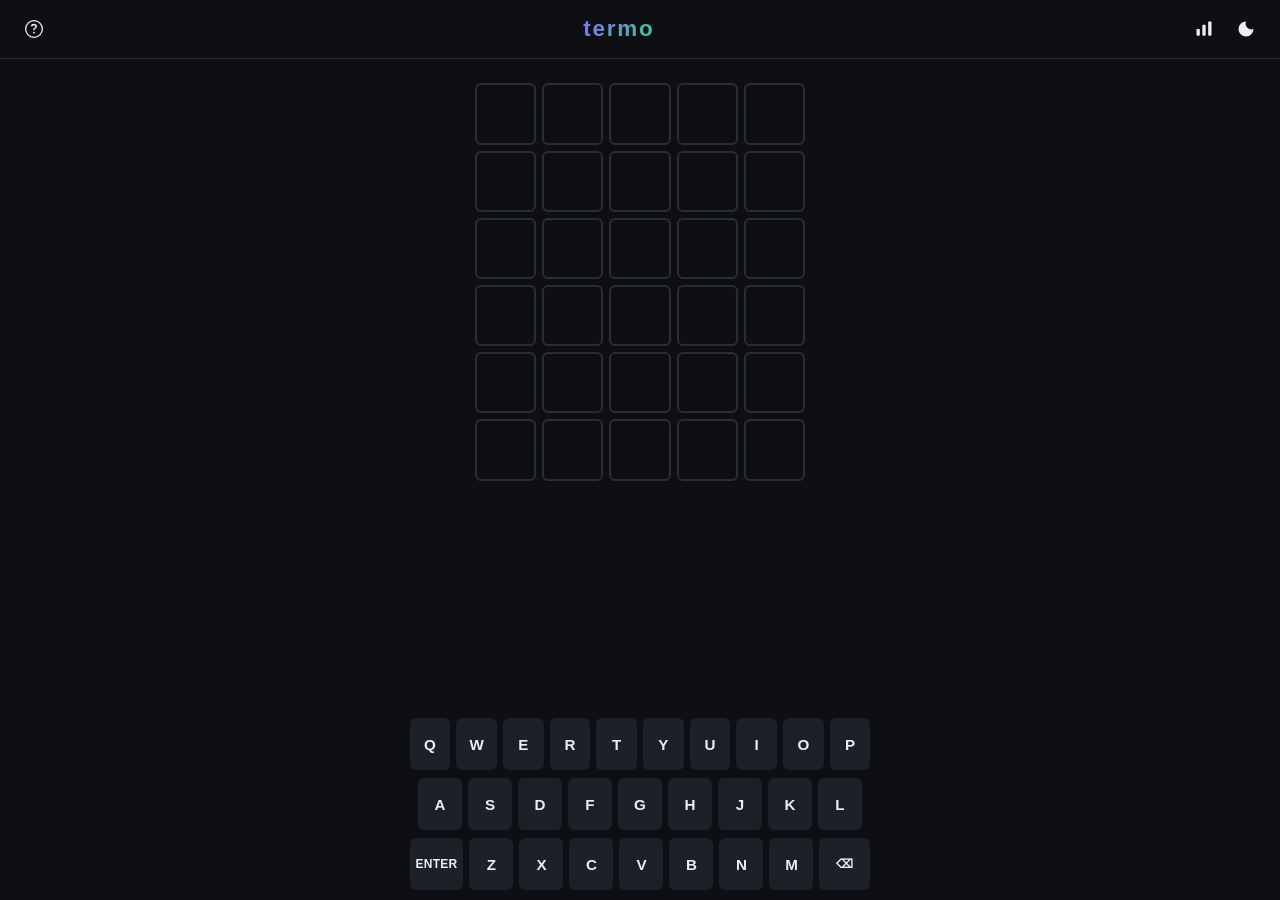
==== index.html @ c4d4fbc0 "inicialição de termo.oo" ====
<!doctype html>
<html lang="pt-BR">
<head>
<meta charset="UTF-8" />
<meta name="viewport" content="width=device-width, initial-scale=1, maximum-scale=1" />
<title>termo</title>
<link rel="stylesheet" href="style.css" />
</head>
<body>
  <header class="topbar">
    <button id="btn-help" class="icon-btn" aria-label="Como jogar" title="Como jogar">
      <svg viewBox="0 0 24 24"><path d="M12 17.5a1.1 1.1 0 1 0 0-2.2 1.1 1.1 0 0 0 0 2.2Zm.02-11.7c-2.1 0-3.4 1.14-3.9 2.55l1.68.7c.24-.6.7-1.4 2.14-1.4.98 0 1.75.53 1.75 1.36 0 .66-.4 1.03-1.14 1.5-.98.6-1.72 1.28-1.72 2.6v.3h1.8v-.2c0-.9.36-1.2 1.24-1.76.9-.57 1.72-1.28 1.72-2.5 0-1.87-1.6-3.15-3.57-3.15Z"/><circle cx="12" cy="12" r="10" fill="none" stroke="currentColor" stroke-width="1.6"/></svg>
    </button>

    <h1 class="logo">termo</h1>

    <div class="topbar-actions">
      <button id="btn-stats" class="icon-btn" aria-label="Estatísticas" title="Estatísticas">
        <svg viewBox="0 0 24 24"><rect x="3" y="12" width="4" height="8" rx="1"/><rect x="10" y="7" width="4" height="13" rx="1"/><rect x="17" y="3" width="4" height="17" rx="1"/></svg>
      </button>
      <button id="btn-theme" class="icon-btn" aria-label="Tema" title="Alternar tema">
        <svg viewBox="0 0 24 24"><path d="M12 3a9 9 0 1 0 9 9 7 7 0 0 1-9-9Z"/></svg>
      </button>
    </div>
  </header>

  <main class="game">
    <div id="board" class="board" role="group" aria-label="Tabuleiro"></div>
    <div id="keyboard" class="keyboard" role="group" aria-label="Teclado"></div>
  </main>

  <div id="toast-container" class="toast-container" aria-live="assertive"></div>

  <!-- Help modal -->
  <div id="modal-help" class="modal-overlay" hidden>
    <div class="modal" role="dialog" aria-modal="true" aria-labelledby="help-title">
      <button class="modal-close" data-close>&times;</button>
      <h2 id="help-title">Como jogar</h2>
      <p>Descubra a palavra certa em 6 tentativas. Depois de cada tentativa, as peças mudam de cor para mostrar o quão perto você está da solução.</p>

      <div class="example-row">
        <div class="tile small correct">T</div>
        <div class="tile small">U</div>
        <div class="tile small">R</div>
        <div class="tile small">M</div>
        <div class="tile small">A</div>
      </div>
      <p>A letra <strong class="tag correct">T</strong> faz parte da palavra e está na posição correta.</p>

      <div class="example-row">
        <div class="tile small">V</div>
        <div class="tile small">I</div>
        <div class="tile small present">O</div>
        <div class="tile small">L</div>
        <div class="tile small">A</div>
      </div>
      <p>A letra <strong class="tag present">O</strong> faz parte da palavra, mas em outra posição.</p>

      <div class="example-row">
        <div class="tile small">P</div>
        <div class="tile small">U</div>
        <div class="tile small">L</div>
        <div class="tile small absent">G</div>
        <div class="tile small">A</div>
      </div>
      <p>A letra <strong class="tag absent">G</strong> não faz parte da palavra.</p>

      <ul class="rules-list">
        <li>Os acentos são preenchidos automaticamente e não são considerados nas dicas.</li>
        <li>As palavras podem ter letras repetidas.</li>
        <li>Uma palavra nova aparece a cada dia.</li>
      </ul>
    </div>
  </div>

  <!-- Stats modal -->
  <div id="modal-stats" class="modal-overlay" hidden>
    <div class="modal" role="dialog" aria-modal="true" aria-labelledby="stats-title">
      <button class="modal-close" data-close>&times;</button>
      <h2 id="stats-title">Estatísticas</h2>

      <div class="stats-grid">
        <div class="stat"><span id="stat-played" class="stat-num">0</span><span class="stat-label">Jogos</span></div>
        <div class="stat"><span id="stat-winrate" class="stat-num">0</span><span class="stat-label">Vitórias %</span></div>
        <div class="stat"><span id="stat-streak" class="stat-num">0</span><span class="stat-label">Sequência</span></div>
        <div class="stat"><span id="stat-maxstreak" class="stat-num">0</span><span class="stat-label">Melhor sequência</span></div>
      </div>

      <h3 class="dist-title">Distribuição de tentativas</h3>
      <div id="distribution" class="distribution"></div>

      <div id="next-word" class="next-word" hidden>
        <p>Próxima palavra em</p>
        <span id="countdown" class="countdown">--:--:--</span>
        <button id="btn-share" class="share-btn">Compartilhar resultado</button>
      </div>
    </div>
  </div>

  <script src="script.js"></script>
</body>
</html>
---- style.css ----
:root {
  --bg: #0e0f13;
  --surface: #16181e;
  --surface-2: #1d2028;
  --text: #eceef1;
  --text-dim: #9a9ea8;
  --border: #2a2d36;
  --border-soft: #3a3e49;

  --correct: #3ecf8e;
  --correct-text: #06281c;
  --present: #f2b944;
  --present-text: #2b1c02;
  --absent: #33363f;
  --absent-text: #cfd2d8;

  --accent: #7c6cff;
  --accent-text: #ffffff;
  --danger: #ff5c66;

  --radius: 10px;
  --font: -apple-system, BlinkMacSystemFont, "Segoe UI", Inter, Roboto, Helvetica, Arial, sans-serif;
}

:root[data-theme="light"] {
  --bg: #f6f6f8;
  --surface: #ffffff;
  --surface-2: #eef0f3;
  --text: #1b1c20;
  --text-dim: #6b6f78;
  --border: #d8dae0;
  --border-soft: #c3c6cf;

  --correct: #2fb37f;
  --correct-text: #ffffff;
  --present: #e0a021;
  --present-text: #ffffff;
  --absent: #c8cbd2;
  --absent-text: #4a4d55;

  --accent: #6a4fff;
  --accent-text: #ffffff;
}

* { box-sizing: border-box; }

html, body {
  margin: 0;
  padding: 0;
  background: var(--bg);
  color: var(--text);
  font-family: var(--font);
  height: 100%;
  -webkit-tap-highlight-color: transparent;
}

body {
  display: flex;
  flex-direction: column;
  min-height: 100vh;
}

/* ---------- topbar ---------- */
.topbar {
  display: flex;
  align-items: center;
  justify-content: space-between;
  padding: 0.7rem 1rem;
  border-bottom: 1px solid var(--border);
  position: sticky;
  top: 0;
  background: var(--bg);
  z-index: 20;
}

.logo {
  margin: 0;
  font-size: 1.4rem;
  font-weight: 800;
  letter-spacing: 0.08em;
  text-transform: lowercase;
  background: linear-gradient(135deg, var(--accent), var(--correct));
  -webkit-background-clip: text;
  background-clip: text;
  color: transparent;
}

.topbar-actions {
  display: flex;
  gap: 0.4rem;
}

.icon-btn {
  background: transparent;
  border: none;
  color: var(--text);
  width: 36px;
  height: 36px;
  border-radius: 50%;
  display: inline-flex;
  align-items: center;
  justify-content: center;
  cursor: pointer;
  transition: background 0.15s ease;
}
.icon-btn:hover { background: var(--surface-2); }
.icon-btn svg { width: 20px; height: 20px; fill: currentColor; }

/* ---------- board ---------- */
.game {
  flex: 1;
  display: flex;
  flex-direction: column;
  align-items: center;
  justify-content: space-between;
  padding: 1rem 0.6rem 0.6rem;
  gap: 1.2rem;
  max-width: 480px;
  margin: 0 auto;
  width: 100%;
}

.board {
  display: grid;
  grid-template-rows: repeat(6, 1fr);
  gap: 6px;
  width: min(330px, 84vw);
  margin: 0.5rem auto 0;
}

.board-row {
  display: grid;
  grid-template-columns: repeat(5, 1fr);
  gap: 6px;
}

.tile {
  aspect-ratio: 1 / 1;
  display: flex;
  align-items: center;
  justify-content: center;
  font-size: 1.7rem;
  font-weight: 700;
  color: var(--text);
  background: transparent;
  border: 2px solid var(--border);
  border-radius: 6px;
  text-transform: uppercase;
  user-select: none;
  transition: border-color 0.1s ease, transform 0.1s ease;
}

.tile.filled {
  border-color: var(--border-soft);
  animation: pop 0.1s ease;
}

.tile.correct { background: var(--correct); border-color: var(--correct); color: var(--correct-text); }
.tile.present { background: var(--present); border-color: var(--present); color: var(--present-text); }
.tile.absent  { background: var(--absent);  border-color: var(--absent);  color: var(--absent-text); }

.tile.flip { animation: flip 0.5s ease forwards; }
.tile.shake { animation: shake 0.4s ease; }
.tile.bounce { animation: bounce 0.5s ease; }

@keyframes pop {
  0% { transform: scale(0.9); }
  40% { transform: scale(1.05); }
  100% { transform: scale(1); }
}

@keyframes flip {
  0%   { transform: rotateX(0deg); }
  50%  { transform: rotateX(90deg); }
  100% { transform: rotateX(0deg); }
}

@keyframes shake {
  10%, 90% { transform: translateX(-2px); }
  20%, 80% { transform: translateX(4px); }
  30%, 50%, 70% { transform: translateX(-8px); }
  40%, 60% { transform: translateX(8px); }
}

@keyframes bounce {
  0%, 100% { transform: translateY(0); }
  30% { transform: translateY(-16px); }
  50% { transform: translateY(0); }
  70% { transform: translateY(-6px); }
}

/* ---------- keyboard ---------- */
.keyboard {
  display: flex;
  flex-direction: column;
  gap: 8px;
  width: 100%;
  max-width: 500px;
  margin: 0 auto;
  user-select: none;
}

.key-row {
  display: flex;
  justify-content: center;
  gap: 6px;
}

.key {
  flex: 1;
  max-width: 44px;
  height: 52px;
  border: none;
  border-radius: 6px;
  background: var(--surface-2);
  color: var(--text);
  font-weight: 700;
  font-size: 0.95rem;
  display: flex;
  align-items: center;
  justify-content: center;
  cursor: pointer;
  transition: background 0.15s ease, transform 0.05s ease;
  text-transform: uppercase;
}

.key:active { transform: scale(0.94); }
.key:hover { background: var(--border-soft); }

.key.wide {
  max-width: 68px;
  font-size: 0.75rem;
  letter-spacing: 0.02em;
}

.key.correct { background: var(--correct); color: var(--correct-text); }
.key.present { background: var(--present); color: var(--present-text); }
.key.absent  { background: var(--absent);  color: var(--absent-text); }

.key svg { width: 20px; height: 20px; fill: currentColor; }

/* ---------- toast ---------- */
.toast-container {
  position: fixed;
  top: 5rem;
  left: 50%;
  transform: translateX(-50%);
  display: flex;
  flex-direction: column;
  gap: 8px;
  z-index: 100;
  align-items: center;
}

.toast {
  background: var(--text);
  color: var(--bg);
  padding: 0.55rem 1rem;
  border-radius: 6px;
  font-weight: 600;
  font-size: 0.9rem;
  box-shadow: 0 4px 14px rgba(0,0,0,0.25);
  animation: toast-in 0.15s ease, toast-out 0.2s ease 1.6s forwards;
}

@keyframes toast-in {
  from { opacity: 0; transform: translateY(-8px); }
  to { opacity: 1; transform: translateY(0); }
}
@keyframes toast-out {
  to { opacity: 0; transform: translateY(-8px); }
}

/* ---------- modal ---------- */
.modal-overlay {
  position: fixed;
  inset: 0;
  background: rgba(0,0,0,0.55);
  display: flex;
  align-items: center;
  justify-content: center;
  z-index: 50;
  padding: 1rem;
  animation: fade-in 0.15s ease;
}

@keyframes fade-in { from { opacity: 0; } to { opacity: 1; } }

.modal {
  background: var(--surface);
  border: 1px solid var(--border);
  border-radius: var(--radius);
  max-width: 420px;
  width: 100%;
  max-height: 85vh;
  overflow-y: auto;
  padding: 1.4rem;
  position: relative;
  box-shadow: 0 20px 60px rgba(0,0,0,0.4);
}

.modal h2 { margin-top: 0; font-size: 1.3rem; }
.modal h3 { font-size: 0.95rem; color: var(--text-dim); margin-bottom: 0.6rem; }
.modal p { color: var(--text-dim); line-height: 1.5; font-size: 0.92rem; }

.modal-close {
  position: absolute;
  top: 0.8rem;
  right: 0.9rem;
  background: none;
  border: none;
  color: var(--text-dim);
  font-size: 1.4rem;
  cursor: pointer;
  line-height: 1;
}
.modal-close:hover { color: var(--text); }

.example-row {
  display: grid;
  grid-template-columns: repeat(5, 1fr);
  gap: 4px;
  max-width: 220px;
  margin: 0.6rem 0;
}

.tile.small {
  aspect-ratio: 1/1;
  font-size: 1.05rem;
  border-radius: 4px;
}

.tag {
  display: inline-block;
  padding: 0.05rem 0.4rem;
  border-radius: 4px;
  color: var(--text);
}
.tag.correct { background: var(--correct); color: var(--correct-text); }
.tag.present { background: var(--present); color: var(--present-text); }
.tag.absent  { background: var(--absent);  color: var(--absent-text); }

.rules-list {
  color: var(--text-dim);
  font-size: 0.88rem;
  line-height: 1.6;
  padding-left: 1.1rem;
}

/* ---------- stats ---------- */
.stats-grid {
  display: grid;
  grid-template-columns: repeat(4, 1fr);
  gap: 0.5rem;
  text-align: center;
  margin: 1rem 0 1.4rem;
}

.stat-num { display: block; font-size: 1.6rem; font-weight: 800; }
.stat-label { display: block; font-size: 0.68rem; color: var(--text-dim); margin-top: 0.2rem; }

.distribution {
  display: flex;
  flex-direction: column;
  gap: 5px;
  margin-bottom: 1rem;
}

.dist-row {
  display: flex;
  align-items: center;
  gap: 8px;
  font-size: 0.8rem;
}

.dist-index { width: 1rem; color: var(--text-dim); font-weight: 700; }

.dist-bar-wrap {
  flex: 1;
  background: var(--surface-2);
  border-radius: 4px;
  overflow: hidden;
}

.dist-bar {
  background: var(--absent);
  color: var(--absent-text);
  text-align: right;
  padding: 2px 6px;
  font-weight: 700;
  border-radius: 4px;
  min-width: 22px;
  white-space: nowrap;
}

.dist-bar.highlight { background: var(--correct); color: var(--correct-text); }

.next-word {
  border-top: 1px solid var(--border);
  padding-top: 1rem;
  text-align: center;
}
.next-word p { margin: 0 0 0.3rem; font-size: 0.8rem; }
.countdown { font-size: 1.5rem; font-weight: 800; letter-spacing: 0.05em; }

.share-btn {
  display: block;
  margin: 1rem auto 0;
  background: var(--accent);
  color: var(--accent-text);
  border: none;
  padding: 0.6rem 1.2rem;
  border-radius: 8px;
  font-weight: 700;
  font-size: 0.9rem;
  cursor: pointer;
  width: 100%;
}
.share-btn:hover { filter: brightness(1.08); }

[hidden] { display: none !important; }

@media (max-height: 700px) {
  .tile { font-size: 1.4rem; }
  .key { height: 46px; }
}
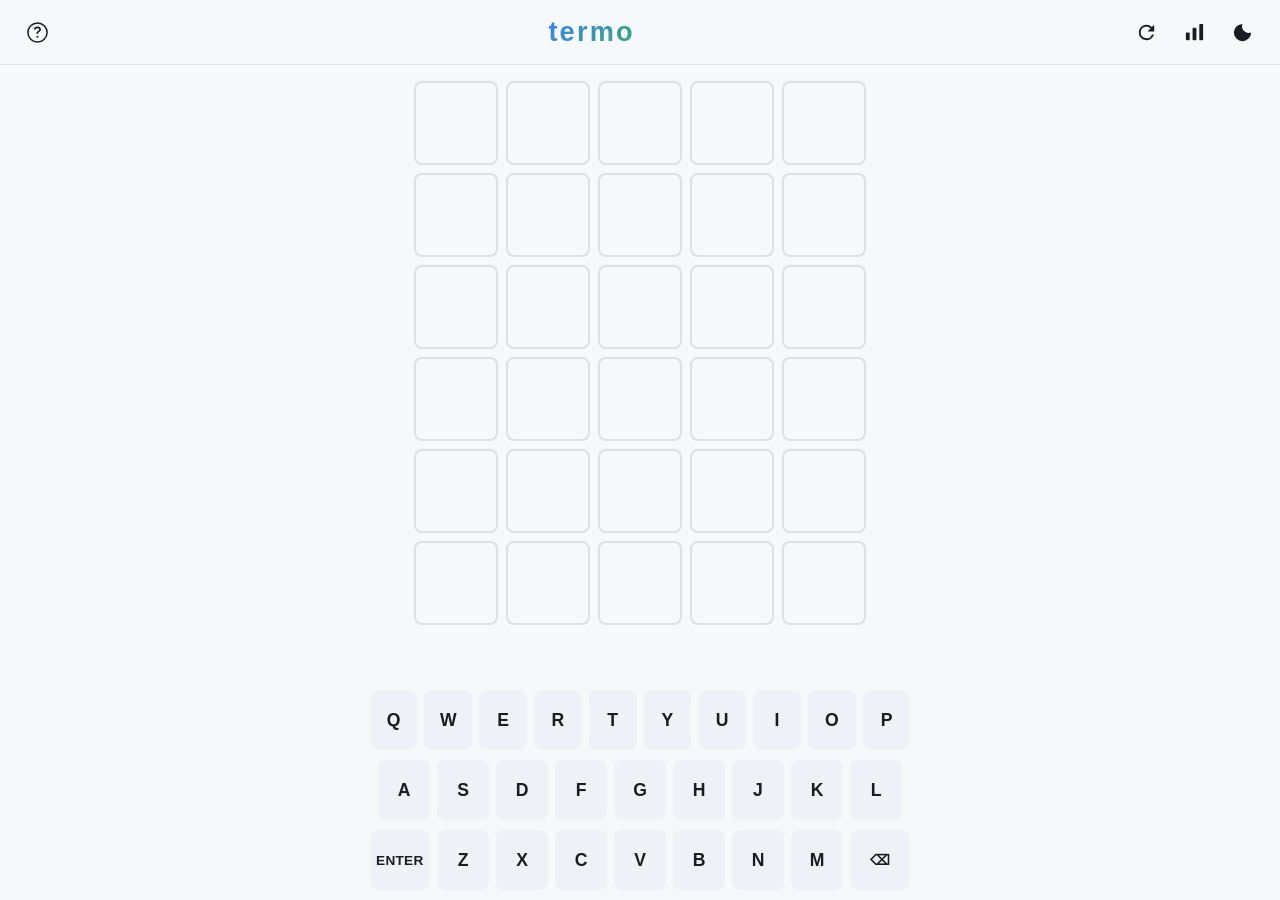
==== commit 6f90e840: "V1.0 ajuste de cor, e remoção de tempo" ====
--- a/index.html
+++ b/index.html
@@ -15,6 +15,9 @@
     <h1 class="logo">termo</h1>
 
     <div class="topbar-actions">
+      <button id="btn-newgame" class="icon-btn" aria-label="Novo jogo" title="Jogar novamente">
+        <svg viewBox="0 0 24 24"><path d="M17.65 6.35A7.95 7.95 0 0 0 12 4a8 8 0 1 0 7.73 10h-2.08A6 6 0 1 1 12 6c1.66 0 3.14.69 4.22 1.78L13 11h7V4l-2.35 2.35Z"/></svg>
+      </button>
       <button id="btn-stats" class="icon-btn" aria-label="Estatísticas" title="Estatísticas">
         <svg viewBox="0 0 24 24"><rect x="3" y="12" width="4" height="8" rx="1"/><rect x="10" y="7" width="4" height="13" rx="1"/><rect x="17" y="3" width="4" height="17" rx="1"/></svg>
       </button>
@@ -68,7 +71,7 @@
       <ul class="rules-list">
         <li>Os acentos são preenchidos automaticamente e não são considerados nas dicas.</li>
         <li>As palavras podem ter letras repetidas.</li>
-        <li>Uma palavra nova aparece a cada dia.</li>
+        <li>Você pode jogar quantas vezes quiser, sem limite de tempo.</li>
       </ul>
     </div>
   </div>
@@ -89,10 +92,9 @@
       <h3 class="dist-title">Distribuição de tentativas</h3>
       <div id="distribution" class="distribution"></div>
 
-      <div id="next-word" class="next-word" hidden>
-        <p>Próxima palavra em</p>
-        <span id="countdown" class="countdown">--:--:--</span>
-        <button id="btn-share" class="share-btn">Compartilhar resultado</button>
+      <div id="play-again" class="play-again">
+        <button id="btn-again" class="share-btn secondary" hidden>Jogar novamente</button>
+        <button id="btn-share" class="share-btn" hidden>Compartilhar resultado</button>
       </div>
     </div>
   </div>
--- a/style.css
+++ b/style.css
@@ -1,44 +1,67 @@
 :root {
-  --bg: #0e0f13;
-  --surface: #16181e;
-  --surface-2: #1d2028;
-  --text: #eceef1;
-  --text-dim: #9a9ea8;
-  --border: #2a2d36;
-  --border-soft: #3a3e49;
-
-  --correct: #3ecf8e;
-  --correct-text: #06281c;
-  --present: #f2b944;
-  --present-text: #2b1c02;
-  --absent: #33363f;
-  --absent-text: #cfd2d8;
-
-  --accent: #7c6cff;
+  --bg: #f7f8fa;
+  --surface: #ffffff;
+  --surface-2: #eef1f5;
+  --text: #1a1c22;
+  --text-dim: #62666f;
+  --border: #dcdfe4;
+  --border-soft: #c6cad2;
+
+  --correct: #3aa870;
+  --correct-text: #ffffff;
+  --present: #dd9a2e;
+  --present-text: #ffffff;
+  --absent: #d3d6db;
+  --absent-text: #53565f;
+
+  --accent: #3b82f6;
   --accent-text: #ffffff;
-  --danger: #ff5c66;
+  --danger: #ef4444;
 
   --radius: 10px;
   --font: -apple-system, BlinkMacSystemFont, "Segoe UI", Inter, Roboto, Helvetica, Arial, sans-serif;
+
+  --tile-gap: 8px;
+  --tile-size: 60px;
 }
 
 :root[data-theme="light"] {
-  --bg: #f6f6f8;
+  --bg: #f7f8fa;
   --surface: #ffffff;
-  --surface-2: #eef0f3;
-  --text: #1b1c20;
-  --text-dim: #6b6f78;
-  --border: #d8dae0;
-  --border-soft: #c3c6cf;
-
-  --correct: #2fb37f;
+  --surface-2: #eef1f5;
+  --text: #1a1c22;
+  --text-dim: #62666f;
+  --border: #dcdfe4;
+  --border-soft: #c6cad2;
+
+  --correct: #3aa870;
   --correct-text: #ffffff;
-  --present: #e0a021;
+  --present: #dd9a2e;
   --present-text: #ffffff;
-  --absent: #c8cbd2;
-  --absent-text: #4a4d55;
-
-  --accent: #6a4fff;
+  --absent: #d3d6db;
+  --absent-text: #53565f;
+
+  --accent: #3b82f6;
+  --accent-text: #ffffff;
+}
+
+:root[data-theme="dark"] {
+  --bg: #12131a;
+  --surface: #1b1d24;
+  --surface-2: #23262f;
+  --text: #eef0f3;
+  --text-dim: #9aa0ab;
+  --border: #2c2f39;
+  --border-soft: #3c404c;
+
+  --correct: #34c281;
+  --correct-text: #06281c;
+  --present: #f0ac3d;
+  --present-text: #2b1c02;
+  --absent: #363946;
+  --absent-text: #cfd2d8;
+
+  --accent: #5b8def;
   --accent-text: #ffffff;
 }
 
@@ -50,32 +73,33 @@
   background: var(--bg);
   color: var(--text);
   font-family: var(--font);
-  height: 100%;
+  height: 100vh;
+  height: 100dvh;
+  overflow: hidden;
+  overscroll-behavior: none;
   -webkit-tap-highlight-color: transparent;
 }
 
 body {
   display: flex;
   flex-direction: column;
-  min-height: 100vh;
 }
 
 /* ---------- topbar ---------- */
 .topbar {
+  flex: 0 0 auto;
   display: flex;
   align-items: center;
   justify-content: space-between;
   padding: 0.7rem 1rem;
   border-bottom: 1px solid var(--border);
-  position: sticky;
-  top: 0;
   background: var(--bg);
   z-index: 20;
 }
 
 .logo {
   margin: 0;
-  font-size: 1.4rem;
+  font-size: 1.7rem;
   font-weight: 800;
   letter-spacing: 0.08em;
   text-transform: lowercase;
@@ -94,8 +118,8 @@
   background: transparent;
   border: none;
   color: var(--text);
-  width: 36px;
-  height: 36px;
+  width: 42px;
+  height: 42px;
   border-radius: 50%;
   display: inline-flex;
   align-items: center;
@@ -104,47 +128,51 @@
   transition: background 0.15s ease;
 }
 .icon-btn:hover { background: var(--surface-2); }
-.icon-btn svg { width: 20px; height: 20px; fill: currentColor; }
+.icon-btn svg { width: 23px; height: 23px; fill: currentColor; }
 
 /* ---------- board ---------- */
 .game {
-  flex: 1;
+  flex: 1 1 auto;
+  min-height: 0;
   display: flex;
   flex-direction: column;
   align-items: center;
   justify-content: space-between;
   padding: 1rem 0.6rem 0.6rem;
   gap: 1.2rem;
-  max-width: 480px;
+  max-width: 560px;
   margin: 0 auto;
   width: 100%;
+  overflow: hidden;
 }
 
 .board {
-  display: grid;
-  grid-template-rows: repeat(6, 1fr);
-  gap: 6px;
-  width: min(330px, 84vw);
-  margin: 0.5rem auto 0;
+  display: flex;
+  flex-direction: column;
+  flex: 0 0 auto;
+  gap: var(--tile-gap);
+  margin: 0 auto;
 }
 
 .board-row {
-  display: grid;
-  grid-template-columns: repeat(5, 1fr);
-  gap: 6px;
+  display: flex;
+  justify-content: center;
+  gap: var(--tile-gap);
 }
 
 .tile {
-  aspect-ratio: 1 / 1;
-  display: flex;
-  align-items: center;
-  justify-content: center;
-  font-size: 1.7rem;
+  width: var(--tile-size);
+  height: var(--tile-size);
+  flex: 0 0 auto;
+  display: flex;
+  align-items: center;
+  justify-content: center;
+  font-size: calc(var(--tile-size) * 0.42);
   font-weight: 700;
   color: var(--text);
   background: transparent;
   border: 2px solid var(--border);
-  border-radius: 6px;
+  border-radius: 8px;
   text-transform: uppercase;
   user-select: none;
   transition: border-color 0.1s ease, transform 0.1s ease;
@@ -191,11 +219,12 @@
 
 /* ---------- keyboard ---------- */
 .keyboard {
-  display: flex;
-  flex-direction: column;
-  gap: 8px;
+  flex: 0 0 auto;
+  display: flex;
+  flex-direction: column;
+  gap: 10px;
   width: 100%;
-  max-width: 500px;
+  max-width: 560px;
   margin: 0 auto;
   user-select: none;
 }
@@ -203,19 +232,19 @@
 .key-row {
   display: flex;
   justify-content: center;
-  gap: 6px;
+  gap: 7px;
 }
 
 .key {
   flex: 1;
-  max-width: 44px;
-  height: 52px;
+  max-width: 52px;
+  height: 60px;
   border: none;
-  border-radius: 6px;
+  border-radius: 8px;
   background: var(--surface-2);
   color: var(--text);
   font-weight: 700;
-  font-size: 0.95rem;
+  font-size: 1.1rem;
   display: flex;
   align-items: center;
   justify-content: center;
@@ -228,8 +257,8 @@
 .key:hover { background: var(--border-soft); }
 
 .key.wide {
-  max-width: 68px;
-  font-size: 0.75rem;
+  max-width: 80px;
+  font-size: 0.85rem;
   letter-spacing: 0.02em;
 }
 
@@ -237,7 +266,7 @@
 .key.present { background: var(--present); color: var(--present-text); }
 .key.absent  { background: var(--absent);  color: var(--absent-text); }
 
-.key svg { width: 20px; height: 20px; fill: currentColor; }
+.key svg { width: 22px; height: 22px; fill: currentColor; }
 
 /* ---------- toast ---------- */
 .toast-container {
@@ -255,10 +284,10 @@
 .toast {
   background: var(--text);
   color: var(--bg);
-  padding: 0.55rem 1rem;
-  border-radius: 6px;
+  padding: 0.65rem 1.2rem;
+  border-radius: 8px;
   font-weight: 600;
-  font-size: 0.9rem;
+  font-size: 1rem;
   box-shadow: 0 4px 14px rgba(0,0,0,0.25);
   animation: toast-in 0.15s ease, toast-out 0.2s ease 1.6s forwards;
 }
@@ -290,18 +319,18 @@
   background: var(--surface);
   border: 1px solid var(--border);
   border-radius: var(--radius);
-  max-width: 420px;
+  max-width: 460px;
   width: 100%;
   max-height: 85vh;
   overflow-y: auto;
-  padding: 1.4rem;
+  padding: 1.6rem;
   position: relative;
   box-shadow: 0 20px 60px rgba(0,0,0,0.4);
 }
 
-.modal h2 { margin-top: 0; font-size: 1.3rem; }
-.modal h3 { font-size: 0.95rem; color: var(--text-dim); margin-bottom: 0.6rem; }
-.modal p { color: var(--text-dim); line-height: 1.5; font-size: 0.92rem; }
+.modal h2 { margin-top: 0; font-size: 1.5rem; }
+.modal h3 { font-size: 1.05rem; color: var(--text-dim); margin-bottom: 0.6rem; }
+.modal p { color: var(--text-dim); line-height: 1.5; font-size: 1.02rem; }
 
 .modal-close {
   position: absolute;
@@ -310,7 +339,7 @@
   background: none;
   border: none;
   color: var(--text-dim);
-  font-size: 1.4rem;
+  font-size: 1.6rem;
   cursor: pointer;
   line-height: 1;
 }
@@ -342,7 +371,7 @@
 
 .rules-list {
   color: var(--text-dim);
-  font-size: 0.88rem;
+  font-size: 0.98rem;
   line-height: 1.6;
   padding-left: 1.1rem;
 }
@@ -356,8 +385,8 @@
   margin: 1rem 0 1.4rem;
 }
 
-.stat-num { display: block; font-size: 1.6rem; font-weight: 800; }
-.stat-label { display: block; font-size: 0.68rem; color: var(--text-dim); margin-top: 0.2rem; }
+.stat-num { display: block; font-size: 1.9rem; font-weight: 800; }
+.stat-label { display: block; font-size: 0.76rem; color: var(--text-dim); margin-top: 0.2rem; }
 
 .distribution {
   display: flex;
@@ -395,32 +424,43 @@
 
 .dist-bar.highlight { background: var(--correct); color: var(--correct-text); }
 
-.next-word {
+.play-again {
   border-top: 1px solid var(--border);
   padding-top: 1rem;
   text-align: center;
 }
-.next-word p { margin: 0 0 0.3rem; font-size: 0.8rem; }
-.countdown { font-size: 1.5rem; font-weight: 800; letter-spacing: 0.05em; }
 
 .share-btn {
   display: block;
-  margin: 1rem auto 0;
+  margin: 0 auto;
   background: var(--accent);
   color: var(--accent-text);
   border: none;
-  padding: 0.6rem 1.2rem;
+  padding: 0.75rem 1.2rem;
   border-radius: 8px;
   font-weight: 700;
-  font-size: 0.9rem;
+  font-size: 1rem;
   cursor: pointer;
   width: 100%;
 }
 .share-btn:hover { filter: brightness(1.08); }
 
+.share-btn.secondary {
+  background: transparent;
+  color: var(--accent);
+  border: 2px solid var(--accent);
+  margin-bottom: 0.7rem;
+}
+.share-btn.secondary:hover { background: var(--surface-2); filter: none; }
+
 [hidden] { display: none !important; }
 
 @media (max-height: 700px) {
-  .tile { font-size: 1.4rem; }
-  .key { height: 46px; }
-}
+  .key { height: 52px; }
+}
+
+@media (max-height: 560px) {
+  .key { height: 42px; }
+  .logo { font-size: 1.4rem; }
+  .icon-btn { width: 36px; height: 36px; }
+}
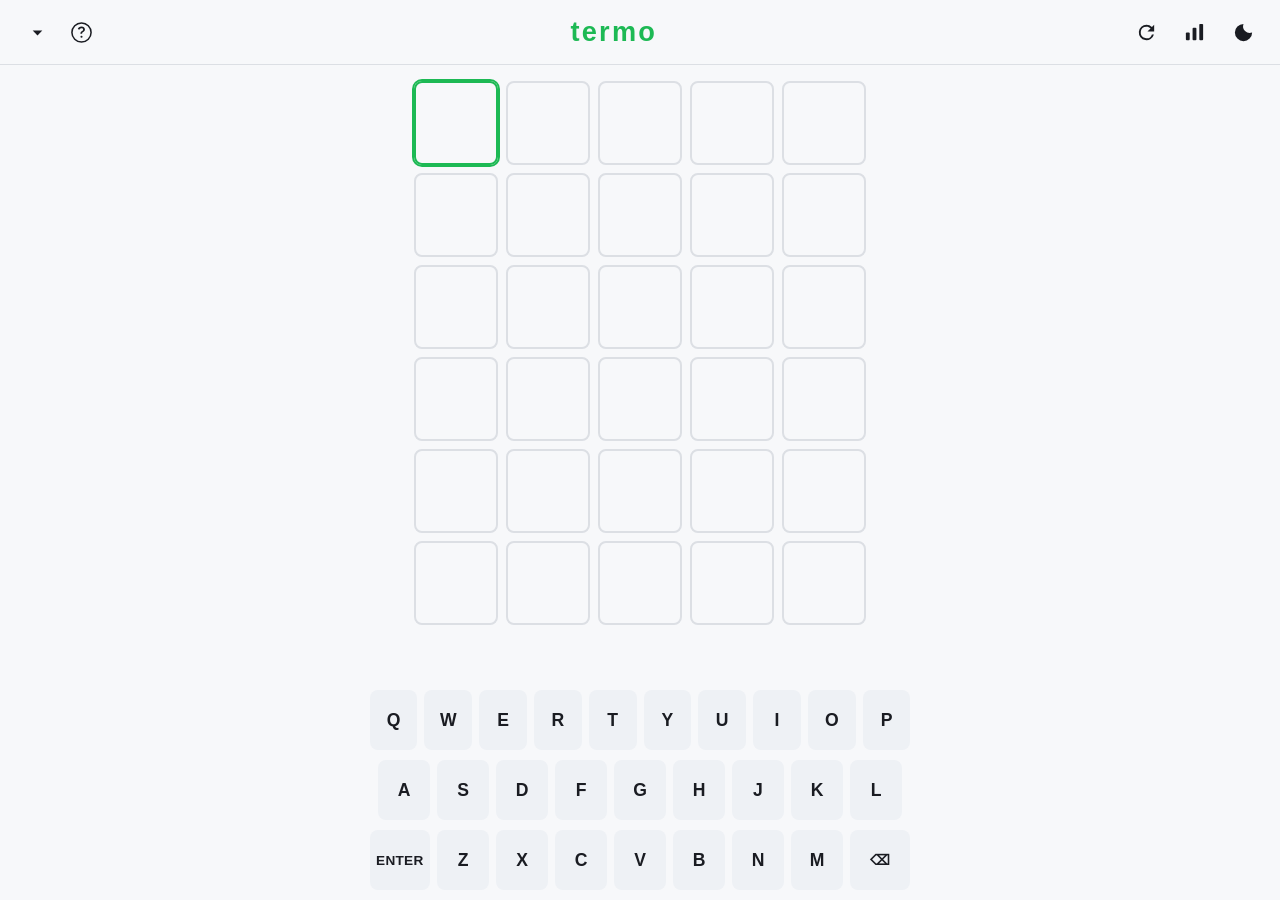
==== commit 30ec8a75: "add dueto, trio, e quarteto" ====
--- a/index.html
+++ b/index.html
@@ -4,15 +4,20 @@
 <meta charset="UTF-8" />
 <meta name="viewport" content="width=device-width, initial-scale=1, maximum-scale=1" />
 <title>termo</title>
-<link rel="stylesheet" href="style.css" />
+<link rel="stylesheet" href="css/style.css" />
 </head>
 <body>
   <header class="topbar">
-    <button id="btn-help" class="icon-btn" aria-label="Como jogar" title="Como jogar">
-      <svg viewBox="0 0 24 24"><path d="M12 17.5a1.1 1.1 0 1 0 0-2.2 1.1 1.1 0 0 0 0 2.2Zm.02-11.7c-2.1 0-3.4 1.14-3.9 2.55l1.68.7c.24-.6.7-1.4 2.14-1.4.98 0 1.75.53 1.75 1.36 0 .66-.4 1.03-1.14 1.5-.98.6-1.72 1.28-1.72 2.6v.3h1.8v-.2c0-.9.36-1.2 1.24-1.76.9-.57 1.72-1.28 1.72-2.5 0-1.87-1.6-3.15-3.57-3.15Z"/><circle cx="12" cy="12" r="10" fill="none" stroke="currentColor" stroke-width="1.6"/></svg>
-    </button>
+    <div class="topbar-left">
+      <button id="btn-modes" class="icon-btn" aria-label="Modos de jogo" title="Modos de jogo" aria-expanded="false">
+        <svg viewBox="0 0 24 24"><path d="M7 10l5 5 5-5z"/></svg>
+      </button>
+      <button id="btn-help" class="icon-btn" aria-label="Como jogar" title="Como jogar">
+        <svg viewBox="0 0 24 24"><path d="M12 17.5a1.1 1.1 0 1 0 0-2.2 1.1 1.1 0 0 0 0 2.2Zm.02-11.7c-2.1 0-3.4 1.14-3.9 2.55l1.68.7c.24-.6.7-1.4 2.14-1.4.98 0 1.75.53 1.75 1.36 0 .66-.4 1.03-1.14 1.5-.98.6-1.72 1.28-1.72 2.6v.3h1.8v-.2c0-.9.36-1.2 1.24-1.76.9-.57 1.72-1.28 1.72-2.5 0-1.87-1.6-3.15-3.57-3.15Z"/><circle cx="12" cy="12" r="10" fill="none" stroke="currentColor" stroke-width="1.6"/></svg>
+      </button>
+    </div>
 
-    <h1 class="logo">termo</h1>
+    <h1 class="logo" id="logo">termo</h1>
 
     <div class="topbar-actions">
       <button id="btn-newgame" class="icon-btn" aria-label="Novo jogo" title="Jogar novamente">
@@ -27,8 +32,15 @@
     </div>
   </header>
 
+  <nav id="mode-nav" class="mode-nav" hidden>
+    <button class="mode-link" data-mode="termo">termo</button>
+    <button class="mode-link" data-mode="dueto">dueto</button>
+    <button class="mode-link" data-mode="trio">trio</button>
+    <button class="mode-link" data-mode="quarteto">quarteto</button>
+  </nav>
+
   <main class="game">
-    <div id="board" class="board" role="group" aria-label="Tabuleiro"></div>
+    <div id="boards" class="boards" role="group" aria-label="Tabuleiros"></div>
     <div id="keyboard" class="keyboard" role="group" aria-label="Teclado"></div>
   </main>
 
@@ -39,7 +51,8 @@
     <div class="modal" role="dialog" aria-modal="true" aria-labelledby="help-title">
       <button class="modal-close" data-close>&times;</button>
       <h2 id="help-title">Como jogar</h2>
-      <p>Descubra a palavra certa em 6 tentativas. Depois de cada tentativa, as peças mudam de cor para mostrar o quão perto você está da solução.</p>
+      <p id="help-intro">Descubra a palavra certa em 6 tentativas. Depois de cada tentativa, as peças mudam de cor para mostrar o quão perto você está da solução.</p>
+      <p id="help-multi" hidden></p>
 
       <div class="example-row">
         <div class="tile small correct">T</div>
@@ -99,6 +112,6 @@
     </div>
   </div>
 
-  <script src="script.js"></script>
+  <script src="js/script.js"></script>
 </body>
 </html>
--- a/css/style.css
+++ b/css/style.css
@@ -0,0 +1,502 @@
+/* light is the default palette; data-theme="dark" below overrides it */
+:root {
+  --bg: #f7f8fa;
+  --surface: #ffffff;
+  --surface-2: #eef1f5;
+  --text: #1a1c22;
+  --text-dim: #62666f;
+  --border: #dcdfe4;
+  --border-soft: #c6cad2;
+
+  --correct: #1db954;
+  --correct-text: #0a0a0a;
+  --present: #dd9a2e;
+  --present-text: #ffffff;
+  --absent: #d3d6db;
+  --absent-text: #53565f;
+
+  --accent: #1db954;
+  --accent-text: #0a0a0a;
+  --danger: #ef4444;
+
+  --radius: 10px;
+  --font: -apple-system, BlinkMacSystemFont, "Segoe UI", Inter, Roboto, Helvetica, Arial, sans-serif;
+
+  --tile-gap: 8px;
+  --tile-size: 60px;
+  --board-gap: 18px;
+  --game-max-width: 560px;
+}
+
+:root[data-theme="dark"] {
+  --bg: #121212;
+  --surface: #181818;
+  --surface-2: #282828;
+  --text: #ffffff;
+  --text-dim: #b3b3b3;
+  --border: #2a2a2a;
+  --border-soft: #404040;
+
+  --correct: #1ed760;
+  --correct-text: #0a0a0a;
+  --present: #f0ac3d;
+  --present-text: #2b1c02;
+  --absent: #3a3a3a;
+  --absent-text: #b3b3b3;
+
+  --accent: #1ed760;
+  --accent-text: #0a0a0a;
+}
+
+* { box-sizing: border-box; }
+
+html, body {
+  margin: 0;
+  padding: 0;
+  background: var(--bg);
+  color: var(--text);
+  font-family: var(--font);
+  height: 100vh;
+  height: 100dvh;
+  overflow: hidden;
+  overscroll-behavior: none;
+  -webkit-tap-highlight-color: transparent;
+}
+
+body {
+  display: flex;
+  flex-direction: column;
+}
+
+/* ---------- topbar ---------- */
+.topbar {
+  flex: 0 0 auto;
+  display: flex;
+  align-items: center;
+  justify-content: space-between;
+  padding: 0.7rem 1rem;
+  border-bottom: 1px solid var(--border);
+  background: var(--bg);
+  z-index: 20;
+}
+
+.logo {
+  margin: 0;
+  font-size: 1.7rem;
+  font-weight: 800;
+  letter-spacing: 0.08em;
+  text-transform: lowercase;
+  color: var(--accent);
+}
+
+.topbar-left {
+  display: flex;
+  align-items: center;
+  gap: 0.15rem;
+}
+
+.topbar-actions {
+  display: flex;
+  gap: 0.4rem;
+}
+
+.icon-btn {
+  background: transparent;
+  border: none;
+  color: var(--text);
+  width: 42px;
+  height: 42px;
+  border-radius: 50%;
+  display: inline-flex;
+  align-items: center;
+  justify-content: center;
+  cursor: pointer;
+  transition: background 0.15s ease;
+}
+.icon-btn:hover { background: var(--surface-2); }
+.icon-btn svg { width: 23px; height: 23px; fill: currentColor; transition: transform 0.15s ease; }
+.icon-btn[aria-expanded="true"] svg { transform: rotate(180deg); }
+
+/* ---------- mode nav ---------- */
+.mode-nav {
+  flex: 0 0 auto;
+  display: flex;
+  gap: 0.3rem;
+  padding: 0.6rem 1rem;
+  border-bottom: 1px solid var(--border);
+  background: var(--surface);
+  overflow-x: auto;
+}
+
+.mode-link {
+  background: transparent;
+  border: none;
+  color: var(--text-dim);
+  font-weight: 700;
+  font-size: 0.85rem;
+  text-transform: lowercase;
+  letter-spacing: 0.03em;
+  padding: 0.45rem 0.8rem;
+  border-radius: 6px;
+  cursor: pointer;
+  white-space: nowrap;
+  transition: background 0.15s ease, color 0.15s ease;
+}
+.mode-link:hover { background: var(--surface-2); color: var(--text); }
+.mode-link.active { background: var(--accent); color: var(--accent-text); }
+
+/* ---------- board ---------- */
+.game {
+  flex: 1 1 auto;
+  min-height: 0;
+  display: flex;
+  flex-direction: column;
+  align-items: center;
+  justify-content: space-between;
+  padding: 1rem 0.6rem 0.6rem;
+  gap: 1.2rem;
+  max-width: var(--game-max-width);
+  margin: 0 auto;
+  width: 100%;
+  overflow: hidden;
+}
+
+.boards {
+  display: flex;
+  flex-direction: row;
+  justify-content: center;
+  align-items: flex-start;
+  gap: var(--board-gap);
+  flex: 0 0 auto;
+  max-width: 100%;
+}
+
+.board {
+  display: flex;
+  flex-direction: column;
+  flex: 0 0 auto;
+  gap: var(--tile-gap);
+  border-radius: 10px;
+  transition: box-shadow 0.2s ease;
+}
+
+.board.solved {
+  box-shadow: 0 0 0 2px var(--correct);
+}
+
+.board-row {
+  display: flex;
+  justify-content: center;
+  gap: var(--tile-gap);
+}
+
+.tile {
+  width: var(--tile-size);
+  height: var(--tile-size);
+  flex: 0 0 auto;
+  display: flex;
+  align-items: center;
+  justify-content: center;
+  font-size: calc(var(--tile-size) * 0.42);
+  font-weight: 700;
+  color: var(--text);
+  background: transparent;
+  border: 2px solid var(--border);
+  border-radius: 8px;
+  text-transform: uppercase;
+  user-select: none;
+  cursor: pointer;
+  transition: border-color 0.1s ease, transform 0.1s ease, box-shadow 0.1s ease;
+}
+
+.tile.filled {
+  border-color: var(--border-soft);
+  animation: pop 0.1s ease;
+}
+
+.tile.cursor {
+  border-color: var(--accent);
+  box-shadow: 0 0 0 2px var(--accent);
+}
+
+.tile.correct { background: var(--correct); border-color: var(--correct); color: var(--correct-text); }
+.tile.present { background: var(--present); border-color: var(--present); color: var(--present-text); }
+.tile.absent  { background: var(--absent);  border-color: var(--absent);  color: var(--absent-text); }
+
+.tile.flip { animation: flip 0.5s ease forwards; }
+.tile.shake { animation: shake 0.4s ease; }
+.tile.bounce { animation: bounce 0.5s ease; }
+
+@keyframes pop {
+  0% { transform: scale(0.9); }
+  40% { transform: scale(1.05); }
+  100% { transform: scale(1); }
+}
+
+@keyframes flip {
+  0%   { transform: rotateX(0deg); }
+  50%  { transform: rotateX(90deg); }
+  100% { transform: rotateX(0deg); }
+}
+
+@keyframes shake {
+  10%, 90% { transform: translateX(-2px); }
+  20%, 80% { transform: translateX(4px); }
+  30%, 50%, 70% { transform: translateX(-8px); }
+  40%, 60% { transform: translateX(8px); }
+}
+
+@keyframes bounce {
+  0%, 100% { transform: translateY(0); }
+  30% { transform: translateY(-16px); }
+  50% { transform: translateY(0); }
+  70% { transform: translateY(-6px); }
+}
+
+/* ---------- keyboard ---------- */
+.keyboard {
+  flex: 0 0 auto;
+  display: flex;
+  flex-direction: column;
+  gap: 10px;
+  width: 100%;
+  max-width: 560px;
+  margin: 0 auto;
+  user-select: none;
+}
+
+.key-row {
+  display: flex;
+  justify-content: center;
+  gap: 7px;
+}
+
+.key {
+  flex: 1;
+  max-width: 52px;
+  height: 60px;
+  border: none;
+  border-radius: 8px;
+  background: var(--surface-2);
+  color: var(--text);
+  font-weight: 700;
+  font-size: 1.1rem;
+  display: flex;
+  align-items: center;
+  justify-content: center;
+  cursor: pointer;
+  transition: background 0.15s ease, transform 0.05s ease;
+  text-transform: uppercase;
+}
+
+.key:active { transform: scale(0.94); }
+.key:hover { background: var(--border-soft); }
+
+.key.wide {
+  max-width: 80px;
+  font-size: 0.85rem;
+  letter-spacing: 0.02em;
+}
+
+.key.correct { background: var(--correct); color: var(--correct-text); }
+.key.present { background: var(--present); color: var(--present-text); }
+.key.absent  { background: var(--absent);  color: var(--absent-text); }
+
+.key svg { width: 22px; height: 22px; fill: currentColor; }
+
+/* ---------- toast ---------- */
+.toast-container {
+  position: fixed;
+  top: 5rem;
+  left: 50%;
+  transform: translateX(-50%);
+  display: flex;
+  flex-direction: column;
+  gap: 8px;
+  z-index: 100;
+  align-items: center;
+}
+
+.toast {
+  background: var(--text);
+  color: var(--bg);
+  padding: 0.65rem 1.2rem;
+  border-radius: 8px;
+  font-weight: 600;
+  font-size: 1rem;
+  box-shadow: 0 4px 14px rgba(0,0,0,0.25);
+  animation: toast-in 0.15s ease, toast-out 0.2s ease 1.6s forwards;
+}
+
+@keyframes toast-in {
+  from { opacity: 0; transform: translateY(-8px); }
+  to { opacity: 1; transform: translateY(0); }
+}
+@keyframes toast-out {
+  to { opacity: 0; transform: translateY(-8px); }
+}
+
+/* ---------- modal ---------- */
+.modal-overlay {
+  position: fixed;
+  inset: 0;
+  background: rgba(0,0,0,0.55);
+  display: flex;
+  align-items: center;
+  justify-content: center;
+  z-index: 50;
+  padding: 1rem;
+  animation: fade-in 0.15s ease;
+}
+
+@keyframes fade-in { from { opacity: 0; } to { opacity: 1; } }
+
+.modal {
+  background: var(--surface);
+  border: 1px solid var(--border);
+  border-radius: var(--radius);
+  max-width: 460px;
+  width: 100%;
+  max-height: 85vh;
+  overflow-y: auto;
+  padding: 1.6rem;
+  position: relative;
+  box-shadow: 0 20px 60px rgba(0,0,0,0.4);
+}
+
+.modal h2 { margin-top: 0; font-size: 1.5rem; }
+.modal h3 { font-size: 1.05rem; color: var(--text-dim); margin-bottom: 0.6rem; }
+.modal p { color: var(--text-dim); line-height: 1.5; font-size: 1.02rem; }
+
+.modal-close {
+  position: absolute;
+  top: 0.8rem;
+  right: 0.9rem;
+  background: none;
+  border: none;
+  color: var(--text-dim);
+  font-size: 1.6rem;
+  cursor: pointer;
+  line-height: 1;
+}
+.modal-close:hover { color: var(--text); }
+
+.example-row {
+  display: grid;
+  grid-template-columns: repeat(5, 1fr);
+  gap: 4px;
+  max-width: 220px;
+  margin: 0.6rem 0;
+}
+
+.tile.small {
+  aspect-ratio: 1/1;
+  font-size: 1.05rem;
+  border-radius: 4px;
+}
+
+.tag {
+  display: inline-block;
+  padding: 0.05rem 0.4rem;
+  border-radius: 4px;
+  color: var(--text);
+}
+.tag.correct { background: var(--correct); color: var(--correct-text); }
+.tag.present { background: var(--present); color: var(--present-text); }
+.tag.absent  { background: var(--absent);  color: var(--absent-text); }
+
+.rules-list {
+  color: var(--text-dim);
+  font-size: 0.98rem;
+  line-height: 1.6;
+  padding-left: 1.1rem;
+}
+
+/* ---------- stats ---------- */
+.stats-grid {
+  display: grid;
+  grid-template-columns: repeat(4, 1fr);
+  gap: 0.5rem;
+  text-align: center;
+  margin: 1rem 0 1.4rem;
+}
+
+.stat-num { display: block; font-size: 1.9rem; font-weight: 800; }
+.stat-label { display: block; font-size: 0.76rem; color: var(--text-dim); margin-top: 0.2rem; }
+
+.distribution {
+  display: flex;
+  flex-direction: column;
+  gap: 5px;
+  margin-bottom: 1rem;
+}
+
+.dist-row {
+  display: flex;
+  align-items: center;
+  gap: 8px;
+  font-size: 0.8rem;
+}
+
+.dist-index { width: 1rem; color: var(--text-dim); font-weight: 700; }
+
+.dist-bar-wrap {
+  flex: 1;
+  background: var(--surface-2);
+  border-radius: 4px;
+  overflow: hidden;
+}
+
+.dist-bar {
+  background: var(--absent);
+  color: var(--absent-text);
+  text-align: right;
+  padding: 2px 6px;
+  font-weight: 700;
+  border-radius: 4px;
+  min-width: 22px;
+  white-space: nowrap;
+}
+
+.dist-bar.highlight { background: var(--correct); color: var(--correct-text); }
+
+.play-again {
+  border-top: 1px solid var(--border);
+  padding-top: 1rem;
+  text-align: center;
+}
+
+.share-btn {
+  display: block;
+  margin: 0 auto;
+  background: var(--accent);
+  color: var(--accent-text);
+  border: none;
+  padding: 0.75rem 1.2rem;
+  border-radius: 8px;
+  font-weight: 700;
+  font-size: 1rem;
+  cursor: pointer;
+  width: 100%;
+}
+.share-btn:hover { filter: brightness(1.08); }
+
+.share-btn.secondary {
+  background: transparent;
+  color: var(--accent);
+  border: 2px solid var(--accent);
+  margin-bottom: 0.7rem;
+}
+.share-btn.secondary:hover { background: var(--surface-2); filter: none; }
+
+[hidden] { display: none !important; }
+
+@media (max-height: 700px) {
+  .key { height: 52px; }
+}
+
+@media (max-height: 560px) {
+  .key { height: 42px; }
+  .logo { font-size: 1.4rem; }
+  .icon-btn { width: 36px; height: 36px; }
+}
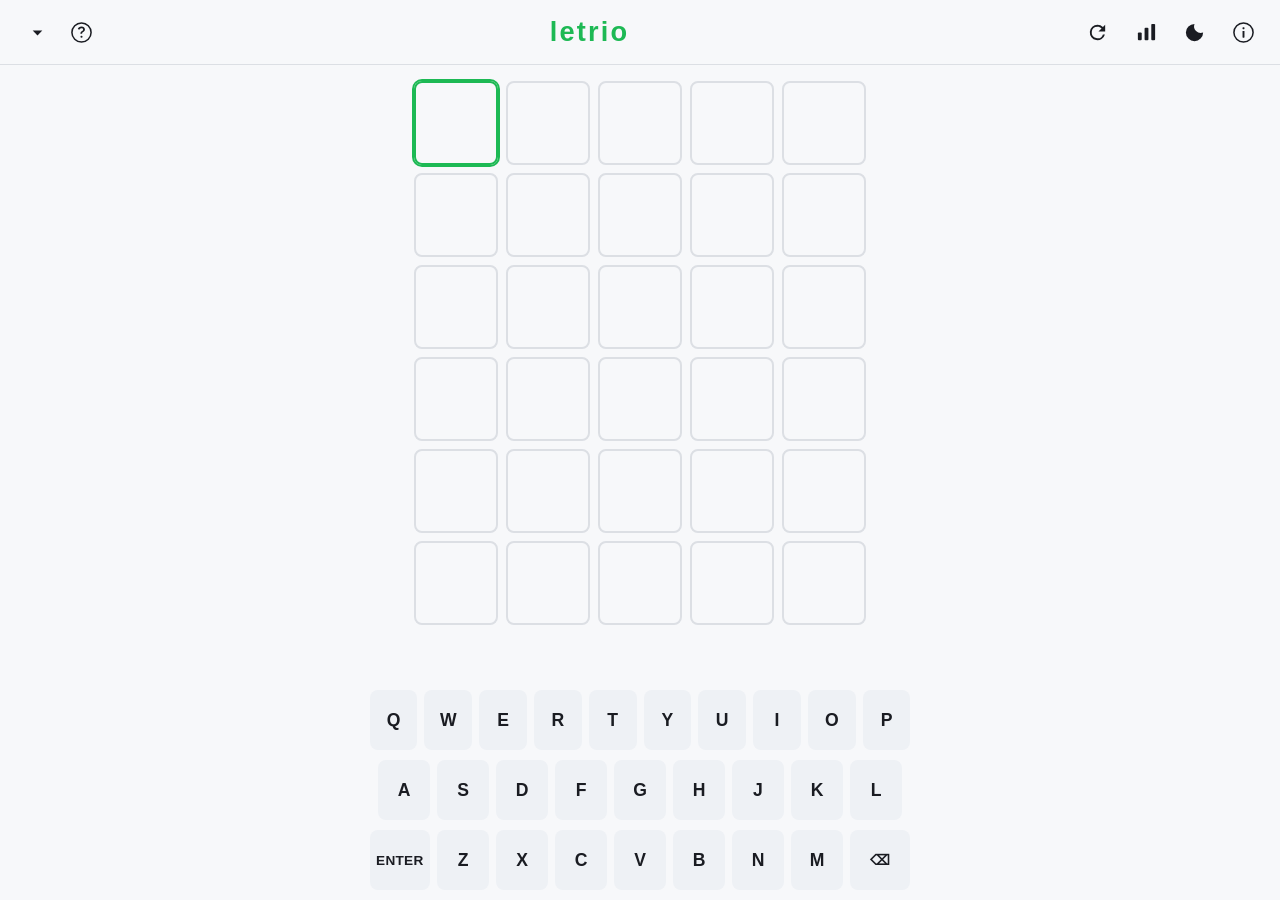
==== commit 0bd92c12: "sobre, e add mais 5k de palavras" ====
--- a/index.html
+++ b/index.html
@@ -3,7 +3,7 @@
 <head>
 <meta charset="UTF-8" />
 <meta name="viewport" content="width=device-width, initial-scale=1, maximum-scale=1" />
-<title>termo</title>
+<title>letrio</title>
 <link rel="stylesheet" href="css/style.css" />
 </head>
 <body>
@@ -17,7 +17,7 @@
       </button>
     </div>
 
-    <h1 class="logo" id="logo">termo</h1>
+    <h1 class="logo" id="logo">letrio</h1>
 
     <div class="topbar-actions">
       <button id="btn-newgame" class="icon-btn" aria-label="Novo jogo" title="Jogar novamente">
@@ -29,11 +29,14 @@
       <button id="btn-theme" class="icon-btn" aria-label="Tema" title="Alternar tema">
         <svg viewBox="0 0 24 24"><path d="M12 3a9 9 0 1 0 9 9 7 7 0 0 1-9-9Z"/></svg>
       </button>
+      <a href="sobre/" class="icon-btn" aria-label="Sobre" title="Sobre">
+        <svg viewBox="0 0 24 24"><circle cx="12" cy="12" r="10" fill="none" stroke="currentColor" stroke-width="1.6"/><rect x="11" y="10.5" width="2" height="7" rx="0.5"/><rect x="11" y="6.5" width="2" height="2" rx="0.5"/></svg>
+      </a>
     </div>
   </header>
 
   <nav id="mode-nav" class="mode-nav" hidden>
-    <button class="mode-link" data-mode="termo">termo</button>
+    <button class="mode-link" data-mode="letrio">letrio</button>
     <button class="mode-link" data-mode="dueto">dueto</button>
     <button class="mode-link" data-mode="trio">trio</button>
     <button class="mode-link" data-mode="quarteto">quarteto</button>
--- a/css/style.css
+++ b/css/style.css
@@ -111,6 +111,7 @@
   align-items: center;
   justify-content: center;
   cursor: pointer;
+  text-decoration: none;
   transition: background 0.15s ease;
 }
 .icon-btn:hover { background: var(--surface-2); }
